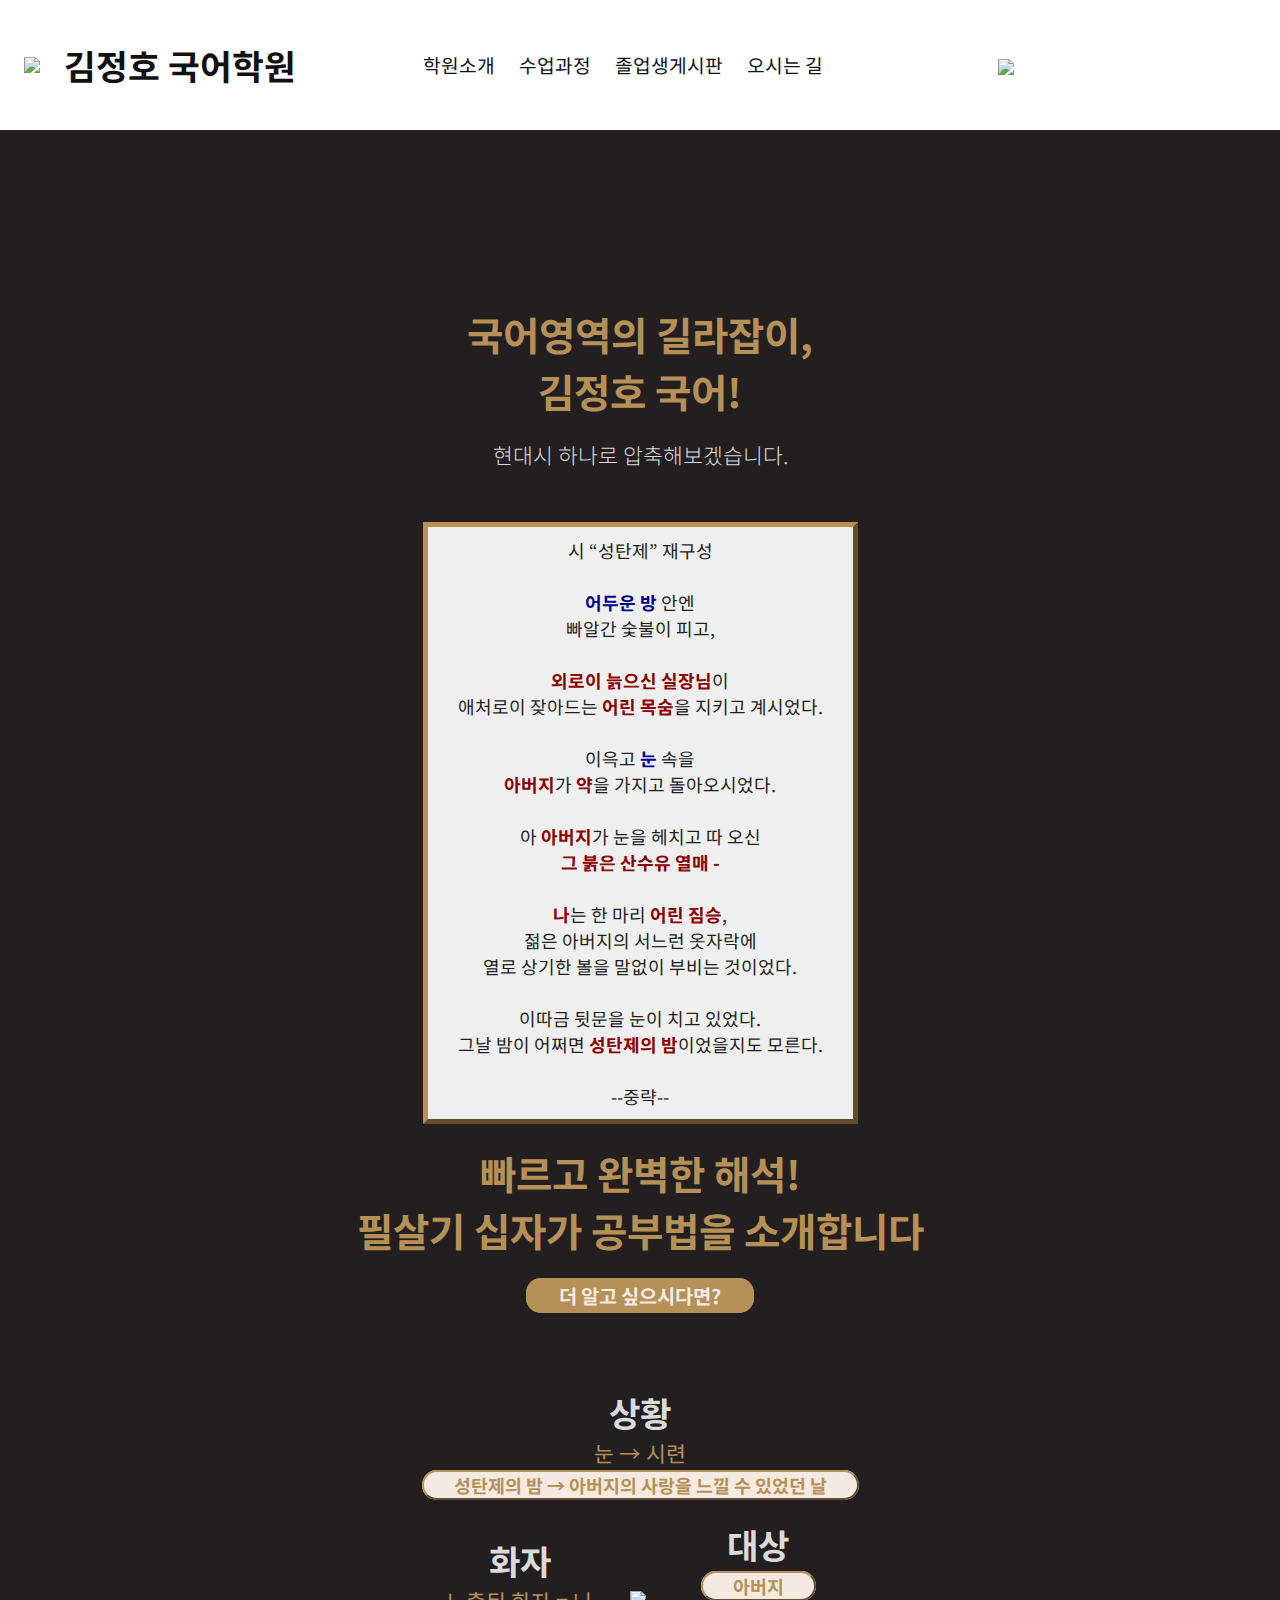
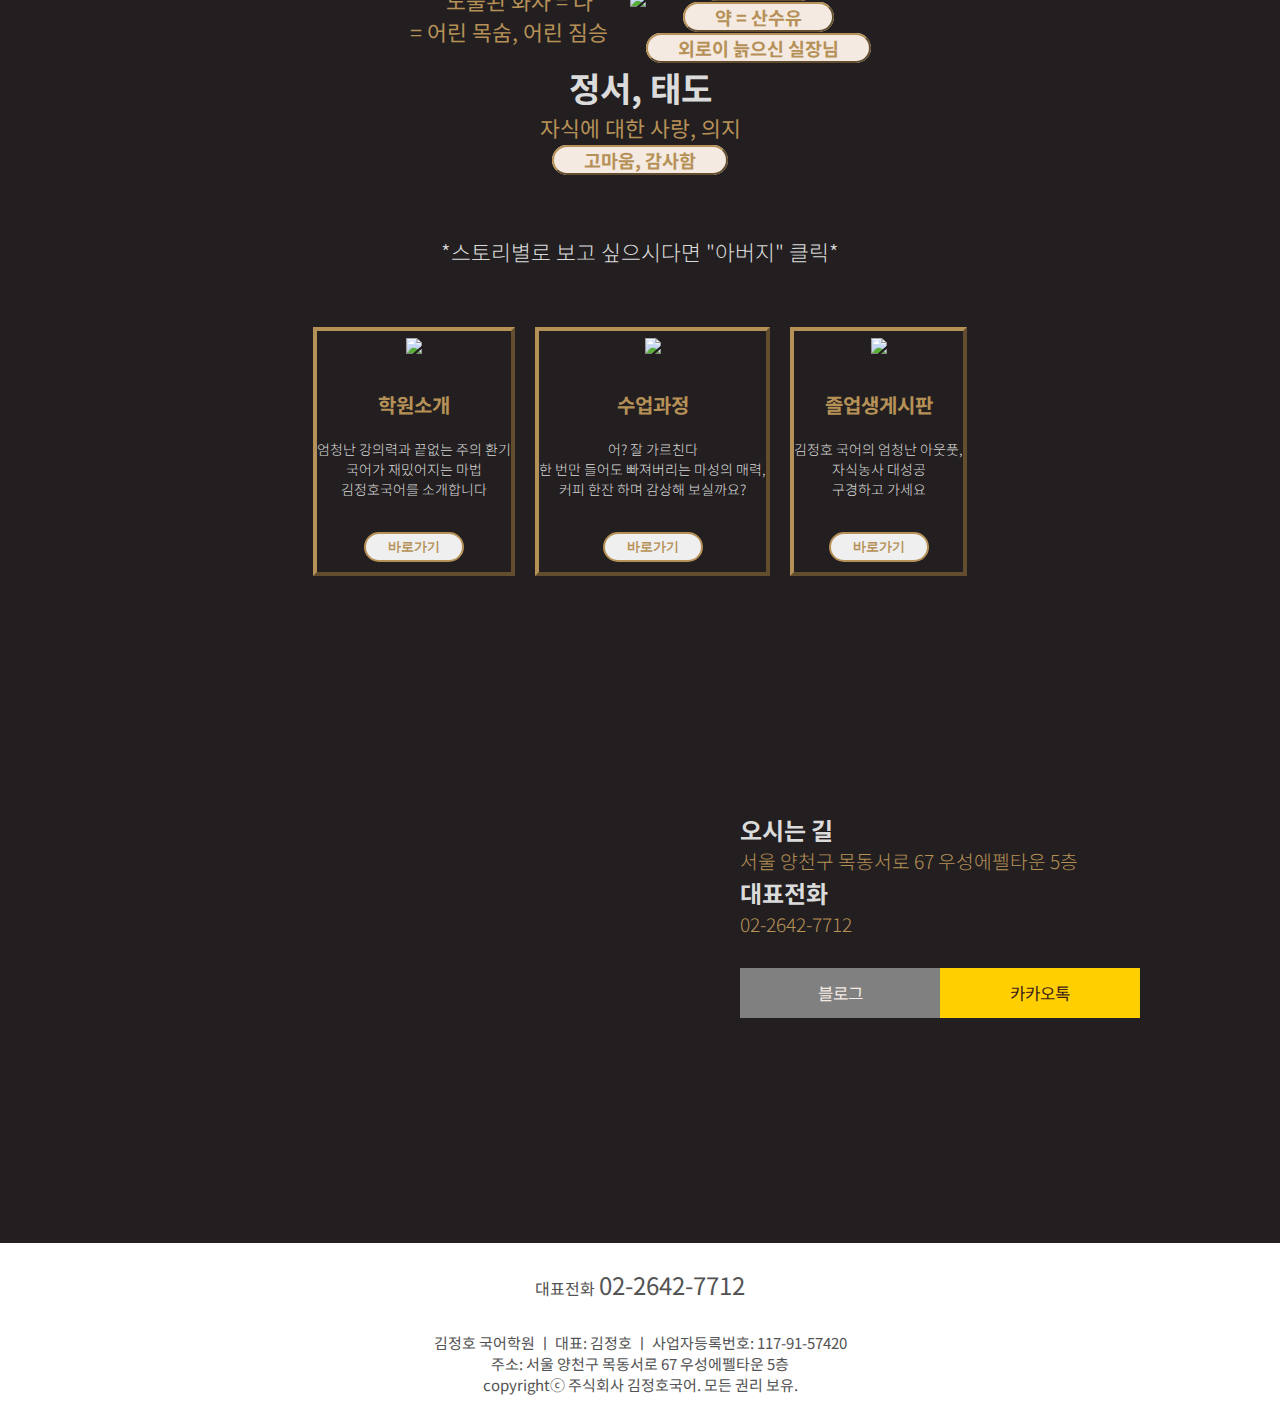
==== index.html @ 0132586f "용량줄임" ====
<!DOCTYPE html>
<html lang=en>
<head>
<meta charset=UTF-8>
<meta http-equiv=X-UA-Compatible content="IE=edge">
<meta name=viewport content="width=device-width, initial-scale=1.0">
<meta name=viewport content="width=device-width, initial-scale=1.0, user-scalable=no, target-densitydpi=medium-dpi">
<meta name=format-detection content="telephone=no">
<script src=https://kit.fontawesome.com/27c417e7b0.js crossorigin=anonymous></script>
<link href=index.css rel=stylesheet>
<link href=bar.css rel=stylesheet>
<script src=index.js defer></script>
<link href="https://fonts.googleapis.com/css?family=Roboto+Mono:400,500,700" rel=stylesheet>
<link href="https://fonts.googleapis.com/css?family=Noto+Sans+KR:300,400,500,700&amp;subset=korean" rel=stylesheet>
<title>김정호 국어학원</title>
</head>
<body>
<nav class=navbar>
<div class=navbar__logo>
<img src=김정호국어1.png id=top>
<a href=index.html id=top>김정호 국어학원</a>
<a href=# class=navbar__toggleBtn>
<i class="fas fa-bars"></i>
</a>
</div>
<ul class=navbar__menu>
<li><div class=first id=top><a href=1.html>학원소개</a></div></li>
<li><div class=second id=top><a href=2.html>수업과정</a></div></li>
<li><div class=third id=top><a href=3.html>졸업생게시판</a></div></li>
<li><div class=forth id=top><a href=4.html>오시는 길</a></div></li>
</ul>
<ul class=navbar__icons>
<li><a href=https://blog.naver.com/sshkjhshk><i class="far fa-comment-alt" style=color:#03c75a></i></a></li>
<li><a href="https://map.naver.com/v5/search/%EA%B9%80%EC%A0%95%ED%98%B8%EA%B5%AD%EC%96%B4/place/33253425?c=14124059.1408126,4514138.6500989,13,0,0,0,dh&placePath=%2Fbooking%3FbookingRedirectUrl=https:%2F%2Fm.booking.naver.com%2Fbooking%2F6%2Fbizes%2F450699%3Ftheme=place%26entry=pll%26entry=pll&area=pll"><i class="far fa-map" style=color:#03c75a></i></a></li>
<li><a href=http://pf.kakao.com/_CxcXqxb><img src=카카오톡로고작은.png width=30px></a></li>
</ul>
</nav>
<div class=video>
<video autoplay muted loop>
<source src="김정호 영상.mp4" type=video/mp4>
</video>
</div>
<div class=first-paragraph>
<div class=first-title>
국어영역의 길라잡이,
<br>김정호 국어!</div>
<div class=first-subtitle>
현대시 하나로 압축해보겠습니다.
</div><br>
<div class=poem>
시 “성탄제” 재구성
<br><br>
<mark style=color:darkblue;background-color:#efefef;font-weight:bold>어두운 방</mark> 안엔
<br>빠알간 숯불이 피고,
<br><br>
<mark style=color:darkred;background-color:#efefef;font-weight:bold>외로이 늙으신 실장님</mark>이
<br>애처로이 잦아드는 <mark style=color:darkred;background-color:#efefef;font-weight:bold>어린 목숨</mark>을 지키고 계시었다.
<br><br>
이윽고 <mark style=color:darkblue;background-color:#efefef;font-weight:bold>눈</mark> 속을
<br><mark style=color:darkred;background-color:#efefef;font-weight:bold>아버지</mark>가 <mark style=color:darkred;background-color:#efefef;font-weight:bold>약</mark>을 가지고 돌아오시었다.
<br><br>
아 <mark style=color:darkred;background-color:#efefef;font-weight:bold>아버지</mark>가 눈을 헤치고 따 오신
<br><mark style=color:darkred;background-color:#efefef;font-weight:bold>그 붉은 산수유 열매 -</mark>
<br><br>
<mark style=color:darkred;background-color:#efefef;font-weight:bold>나</mark>는 한 마리 <mark style=color:darkred;background-color:#efefef;font-weight:bold>어린 짐승</mark>,
<br>젊은 아버지의 서느런 옷자락에
<br>열로 상기한 볼을 말없이 부비는 것이었다.
<br><br>
이따금 뒷문을 눈이 치고 있었다.
<br>그날 밤이 어쩌면 <mark style=color:darkred;background-color:#efefef;font-weight:bold>성탄제의 밤</mark>이었을지도 모른다.
<br><br>
--중략--
</div>
<div class=first-title>
빠르고 완벽한 해석!
<br>필살기 십자가 공부법을 소개합니다
<br>
<a href="https://m.blog.naver.com/PostView.naver?blogId=sshkjhshk&logNo=222416965475&navType=tl" id=button_for_next>
더 알고 싶으시다면?
</a>
</div>
<div class=cross__first>
<br>
<div class=cross__title>
상황
</div>
<div class=cross__sub>
눈 → 시련
<br>
<a href=4.html id=button_for_nnext>
성탄제의 밤 → 아버지의 사랑을 느낄 수 있었던 날
</a>
</div>
</div>
<div class=cross__second>
<div class=cross__first>
<div class=cross__title>
화자
</div>
<div class=cross__sub>
노출된 화자 = 나
<br>= 어린 목숨, 어린 짐승&ensp;&ensp;
</div>
</div>
<div class=cross__first>
<img src=십자가.png>
</div>
<div class=cross__first>
<div class=cross__title>
대상
</div>
<div class=cross__sub>
<a href=1.html id=button_for_nnext>
아버지
</a><br>
<a href=2.html id=button_for_nnext>
약 = 산수유
</a><br>
<a href=5.html id=button_for_nnext>
외로이 늙으신 실장님
</a>
</div>
</div>
</div>
<div class=cross__first>
<div class=cross__title>
정서, 태도
</div>
<div class=cross__sub>
자식에 대한 사랑, 의지
<br>
<a href=3.html id=button_for_nnext>
고마움, 감사함
</a>
</div>
</div>
<div class=first-subtitle>
<br><br>
*스토리별로 보고 싶으시다면 "아버지" 클릭*
</div>
</div>
<div class=box>
<div class=bbox>
<div class=img><img src=정규1.jpg></div>
<div class=box-1-title>
학원소개
</div>
<div class=box-1-subtitle>
엄청난 강의력과 끝없는 주의 환기
<br>국어가 재밌어지는 마법
<br>김정호국어를 소개합니다
</div><br>
<button class=click onclick="location='1.html'">바로가기</button>
</div>
<div class=bbox>
<div class=img><img src=내신1.jpg></div>
<div class=box-1-title>
수업과정
</div>
<div class=box-1-subtitle>
어? 잘 가르친다
<br>한 번만 들어도 빠져버리는 마성의 매력,
<br>커피 한잔 하며 감상해 보실까요?
</div>
<br>
<button class=click onclick="location='2.html'">바로가기</button>
</div>
<div class=bbox>
<div class=img><img src=졸업1.jpg></div>
<div class=box-1-title>
졸업생게시판
</div>
<div class=box-1-subtitle>
김정호 국어의 엄청난 아웃풋,
<br>자식농사 대성공
<br>구경하고 가세요
</div><br>
<button class=click onclick="location='3.html'">바로가기</button>
</div>
</div>
<div class=information>
<div class=map id=inf>
<iframe src="https://www.google.com/maps/embed?pb=!1m18!1m12!1m3!1d3163.793095414915!2d126.87631921564743!3d37.53637433361191!2m3!1f0!2f0!3f0!3m2!1i1024!2i768!4f13.1!3m3!1m2!1s0x357c9e9825bc27f7%3A0x6662bd7a5253af53!2z7Jqw7ISx7JeQ7Y6g7YOA7Jq0!5e0!3m2!1sko!2skr!4v1613310853103!5m2!1sko!2skr" width=600 height=450 frameborder=0 style=border:0 allowfullscreen aria-hidden=false tabindex=0></iframe>
</div>
<div class=information-text id=inf>
<div class=information-title>오시는 길</div>
<div class=information-subtitle>서울 양천구 목동서로 67 우성에펠타운 5층</div>
<div class=information-title>대표전화</div>
<div class=information-subtitle>02-2642-7712</div>
<div class=lastbutton>
<div class=blog id=but>
<div class=kakaobutton><a href=https://blog.naver.com/sshkjhshk>블로그</a></div>
</div>
<div class=kakao id=but>
<div class=kakaobutton><a href=http://pf.kakao.com/_CxcXqxb>카카오톡</a></div>
</div>
</div>
</div>
</div>
<footer>
<div class=address>
<div class=callnum>
<br>대표전화
<font size=+2>02-2642-7712</font>
</div>
<div class=copyright-text>
김정호 국어학원 ㅣ 대표: 김정호 ㅣ 사업자등록번호: 117-91-57420
<br>주소: 서울 양천구 목동서로 67 우성에펠타운 5층
<br>copyrightⓒ 주식회사 김정호국어. 모든 권리 보유.
</div>
</div>
</footer>
</body>
</html>
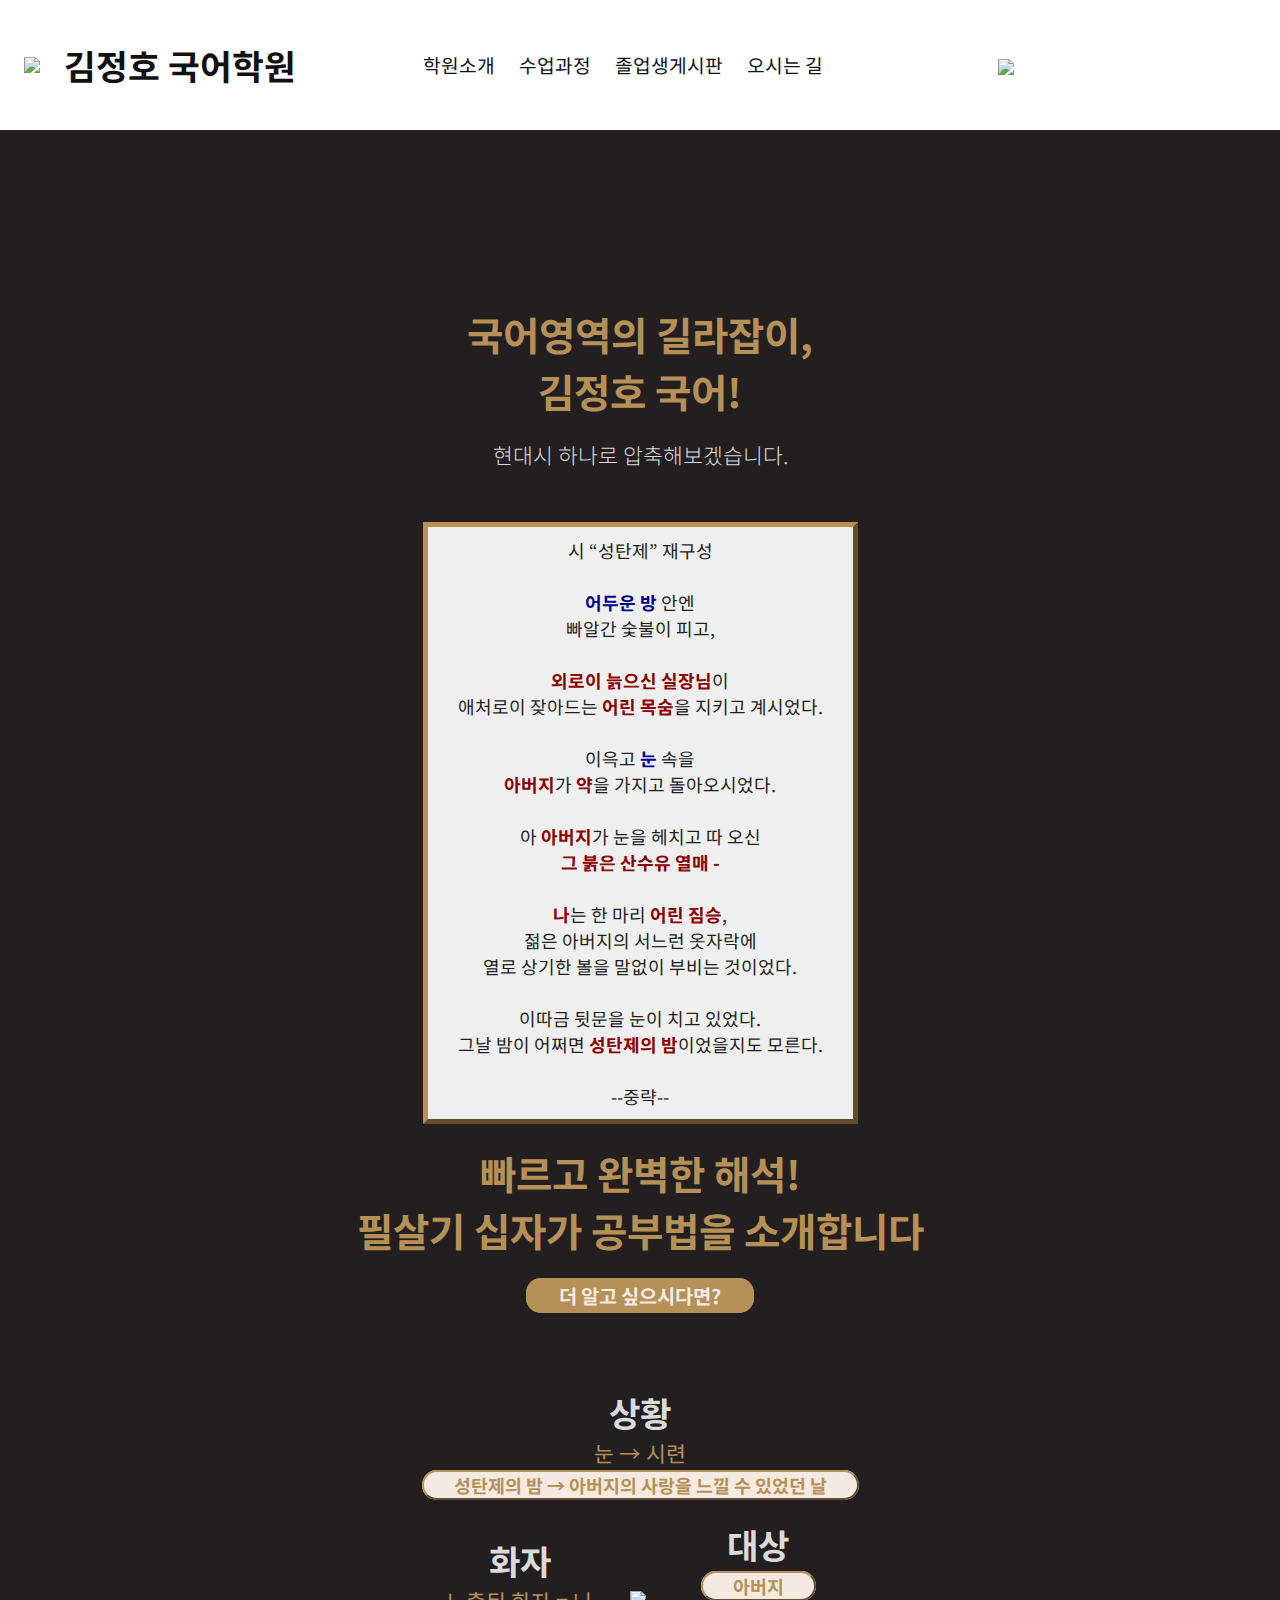
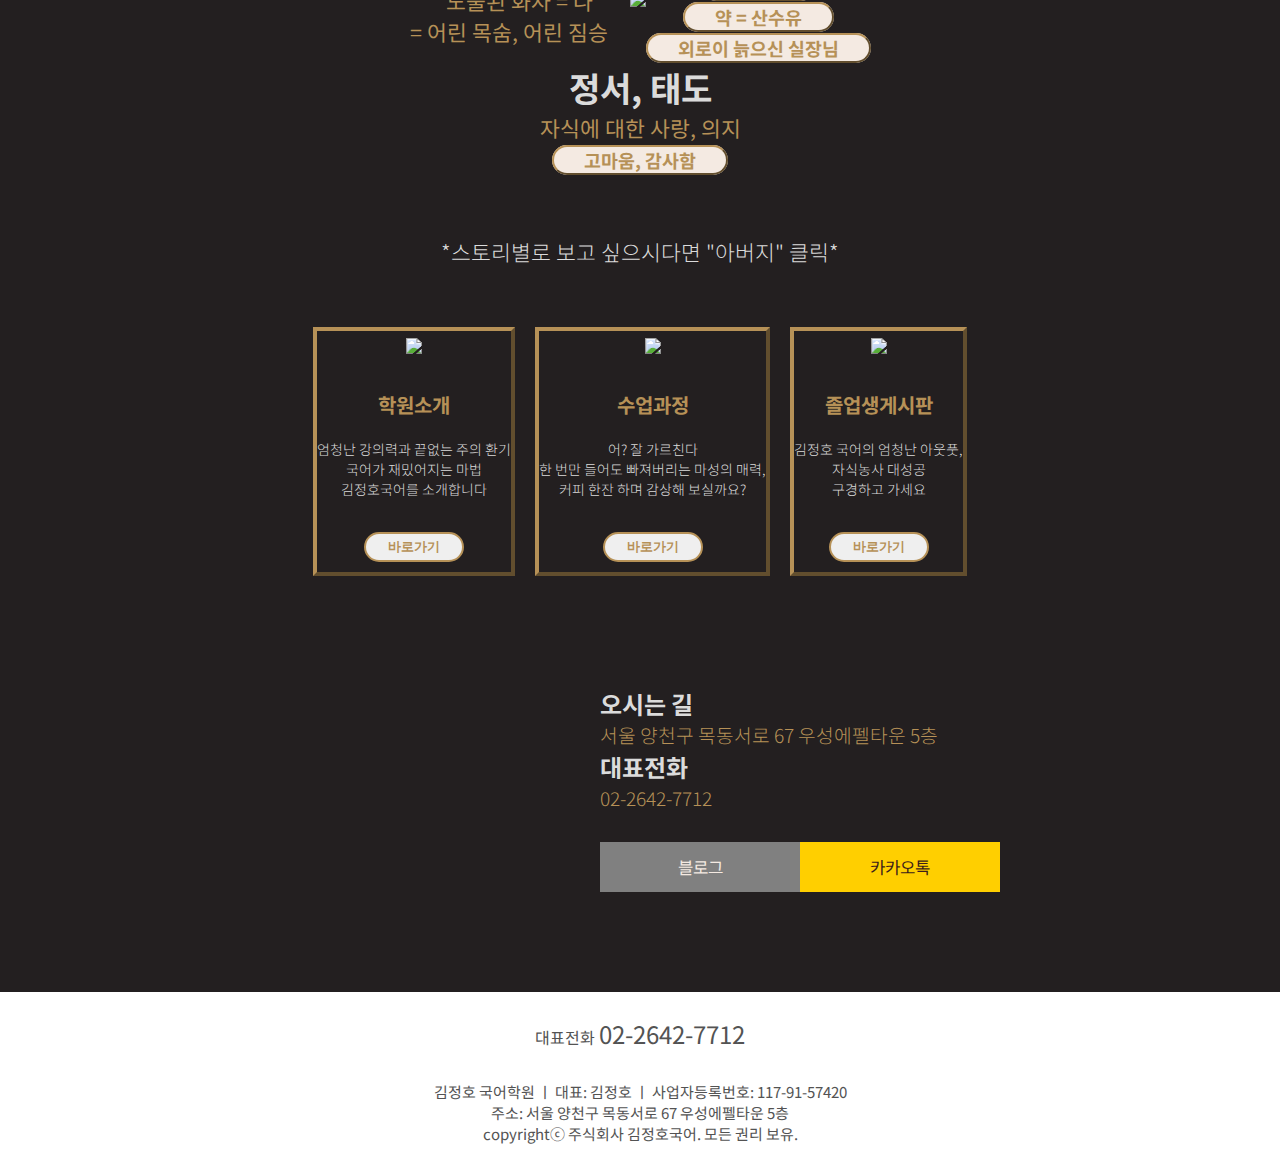
==== commit 68d037d8: "맵부분 최종점검" ====
--- a/index.html
+++ b/index.html
@@ -12,7 +12,13 @@
 <script src=index.js defer></script>
 <link href="https://fonts.googleapis.com/css?family=Roboto+Mono:400,500,700" rel=stylesheet>
 <link href="https://fonts.googleapis.com/css?family=Noto+Sans+KR:300,400,500,700&amp;subset=korean" rel=stylesheet>
+<meta name="naver-site-verification" content="38dc5f4459bdbac8376edbc6433825feff1246b3" />
 <title>김정호 국어학원</title>
+<meta name="description" content="참사랑 국어교육, 김정호 국어학원" />
+<meta property="og:title" content="김정호 국어학원">
+<meta property="og:description" content="김정호국어, 목동 국어학원, 수능 국어 1등급, 수능 내신 완성">
+<meta property="og:url" content="https://www.kimjh-academy.com"> 
+<link rel="canonical" href="https://www.kimjh-academy.com/index.html">
 </head>
 <body>
 <nav class=navbar>
@@ -180,7 +186,7 @@
 </div>
 <div class=information>
 <div class=map id=inf>
-<iframe src="https://www.google.com/maps/embed?pb=!1m18!1m12!1m3!1d3163.793095414915!2d126.87631921564743!3d37.53637433361191!2m3!1f0!2f0!3f0!3m2!1i1024!2i768!4f13.1!3m3!1m2!1s0x357c9e9825bc27f7%3A0x6662bd7a5253af53!2z7Jqw7ISx7JeQ7Y6g7YOA7Jq0!5e0!3m2!1sko!2skr!4v1613310853103!5m2!1sko!2skr" width=600 height=450 frameborder=0 style=border:0 allowfullscreen aria-hidden=false tabindex=0></iframe>
+<iframe src="https://www.google.com/maps/embed?pb=!1m18!1m12!1m3!1d3163.793095414915!2d126.87631921564743!3d37.53637433361191!2m3!1f0!2f0!3f0!3m2!1i1024!2i768!4f13.1!3m3!1m2!1s0x357c9e9825bc27f7%3A0x6662bd7a5253af53!2z7Jqw7ISx7JeQ7Y6g7YOA7Jq0!5e0!3m2!1sko!2skr!4v1613310853103!5m2!1sko!2skr" frameborder=0 style=border:0 allowfullscreen aria-hidden=false tabindex=0></iframe>
 </div>
 <div class=information-text id=inf>
 <div class=information-title>오시는 길</div>
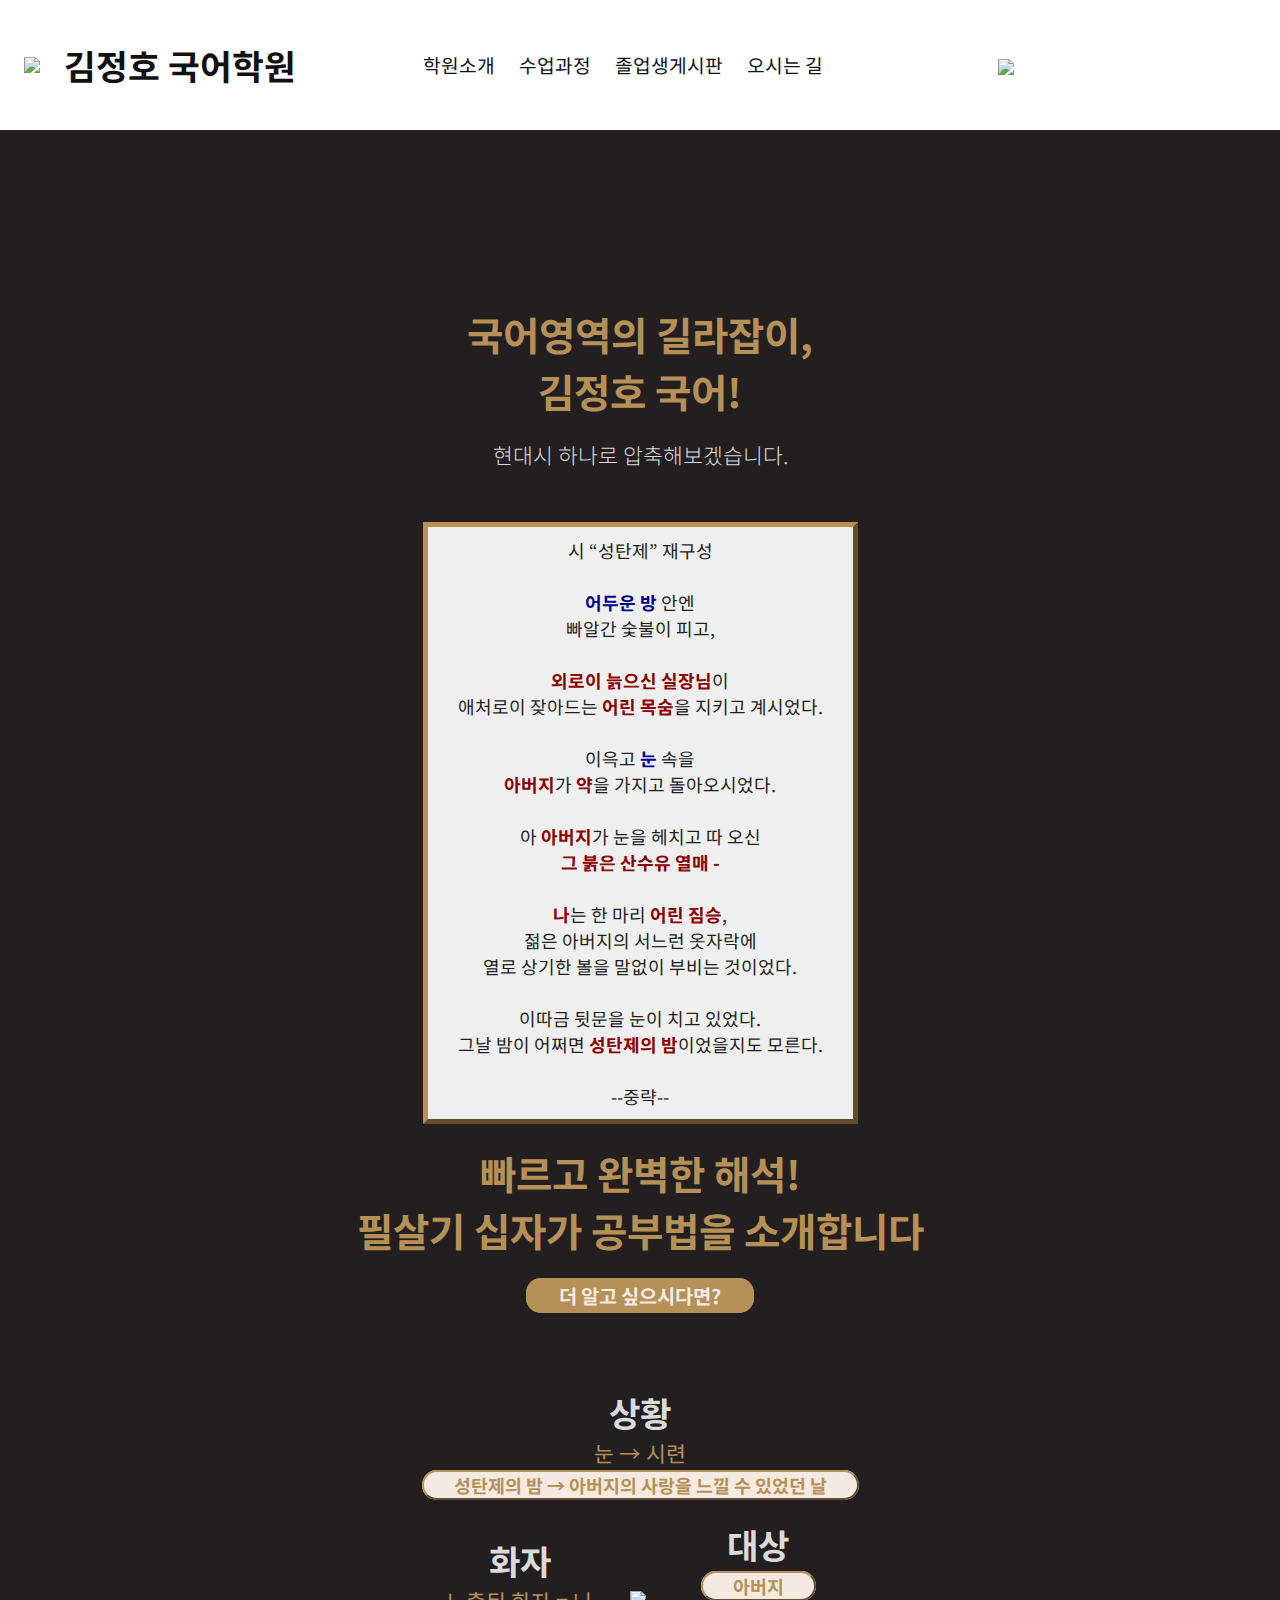
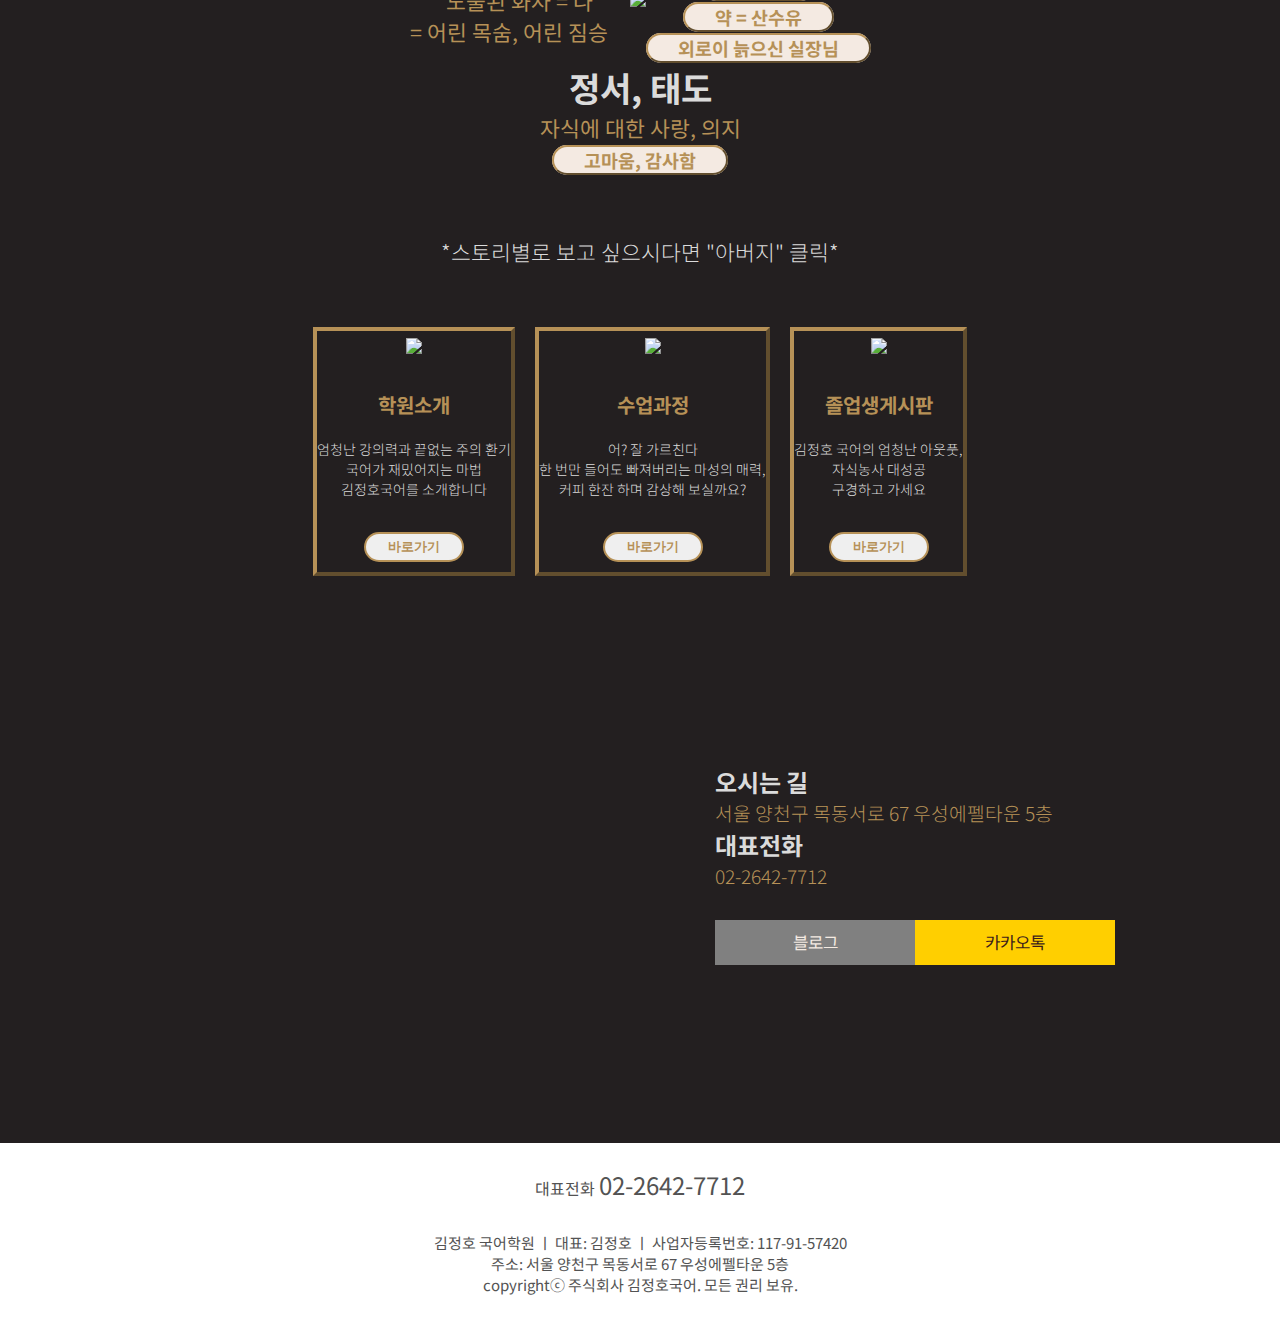
==== commit 4846645d: "파비콘 추가" ====
--- a/index.html
+++ b/index.html
@@ -19,6 +19,7 @@
 <meta property="og:description" content="김정호국어, 목동 국어학원, 수능 국어 1등급, 수능 내신 완성">
 <meta property="og:url" content="https://www.kimjh-academy.com"> 
 <link rel="canonical" href="https://www.kimjh-academy.com/index.html">
+<link rel="shortcut icon" href="favicon.ico">
 </head>
 <body>
 <nav class=navbar>
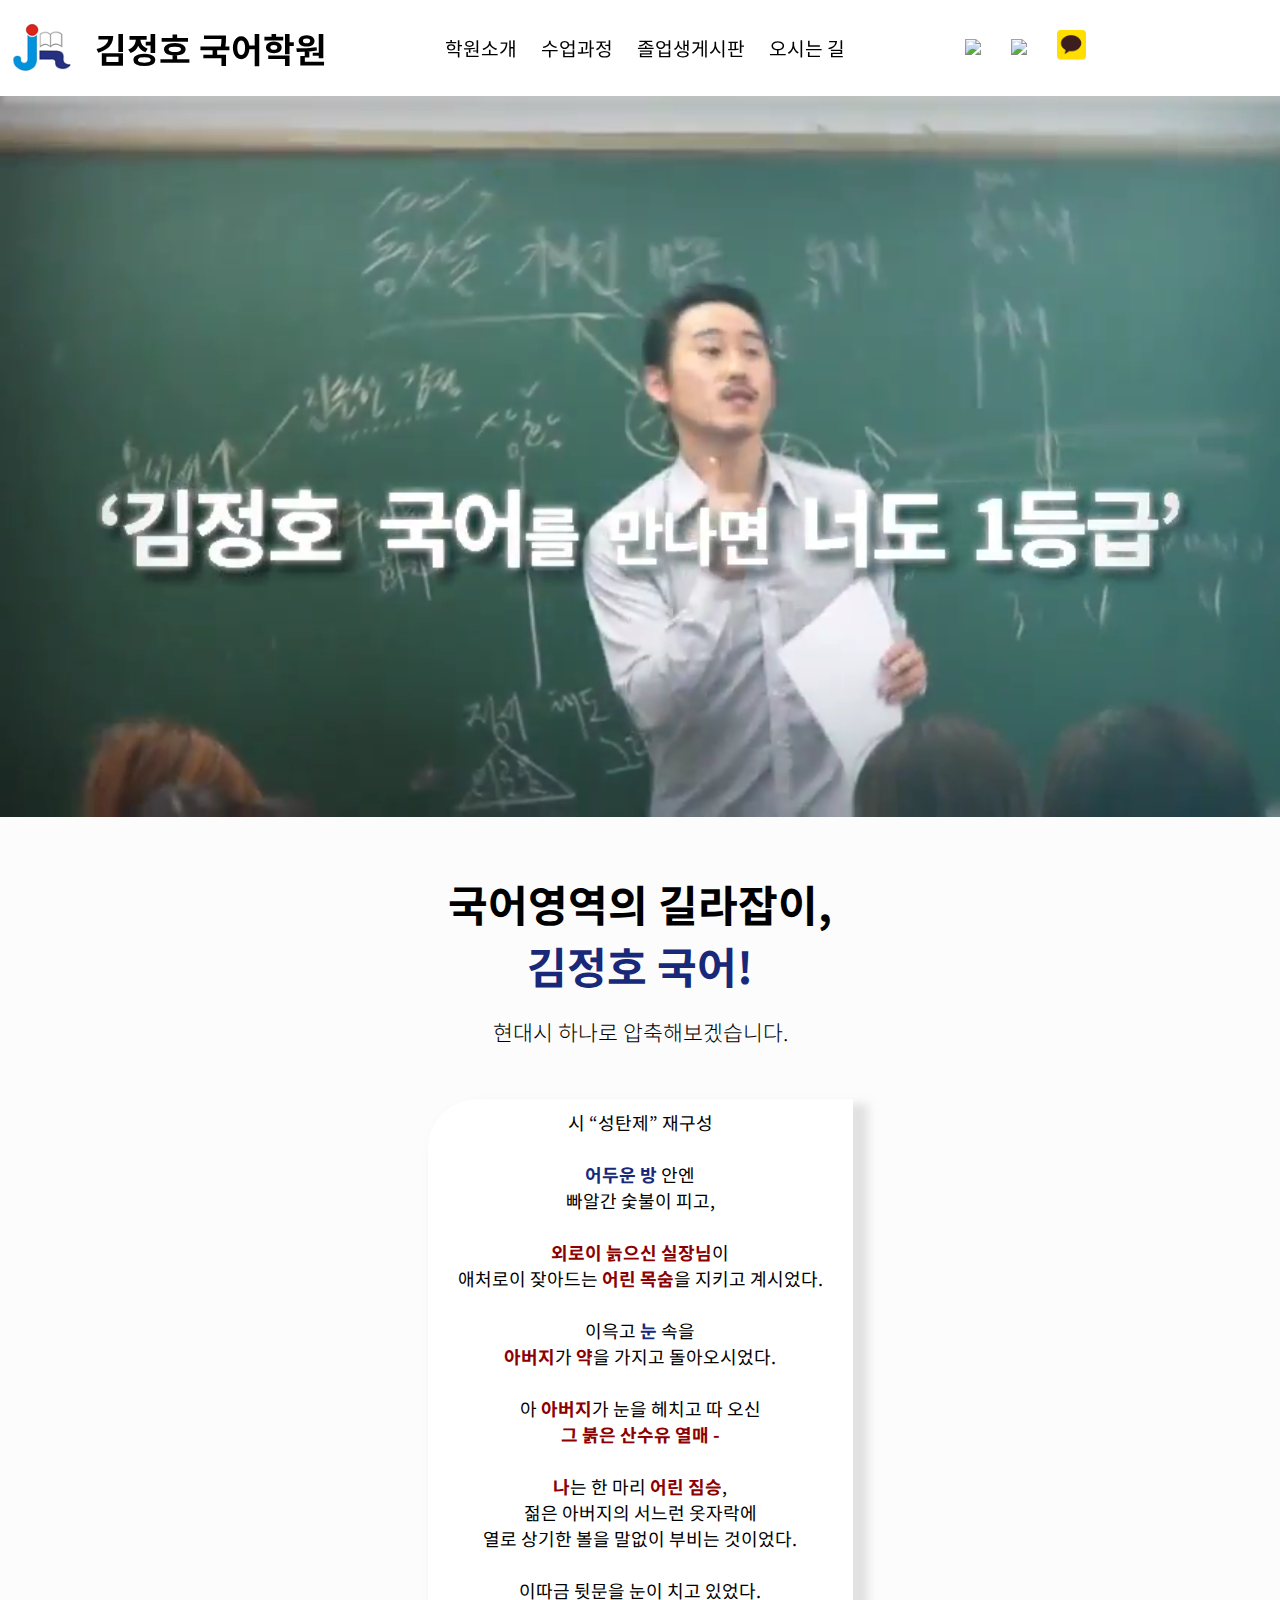
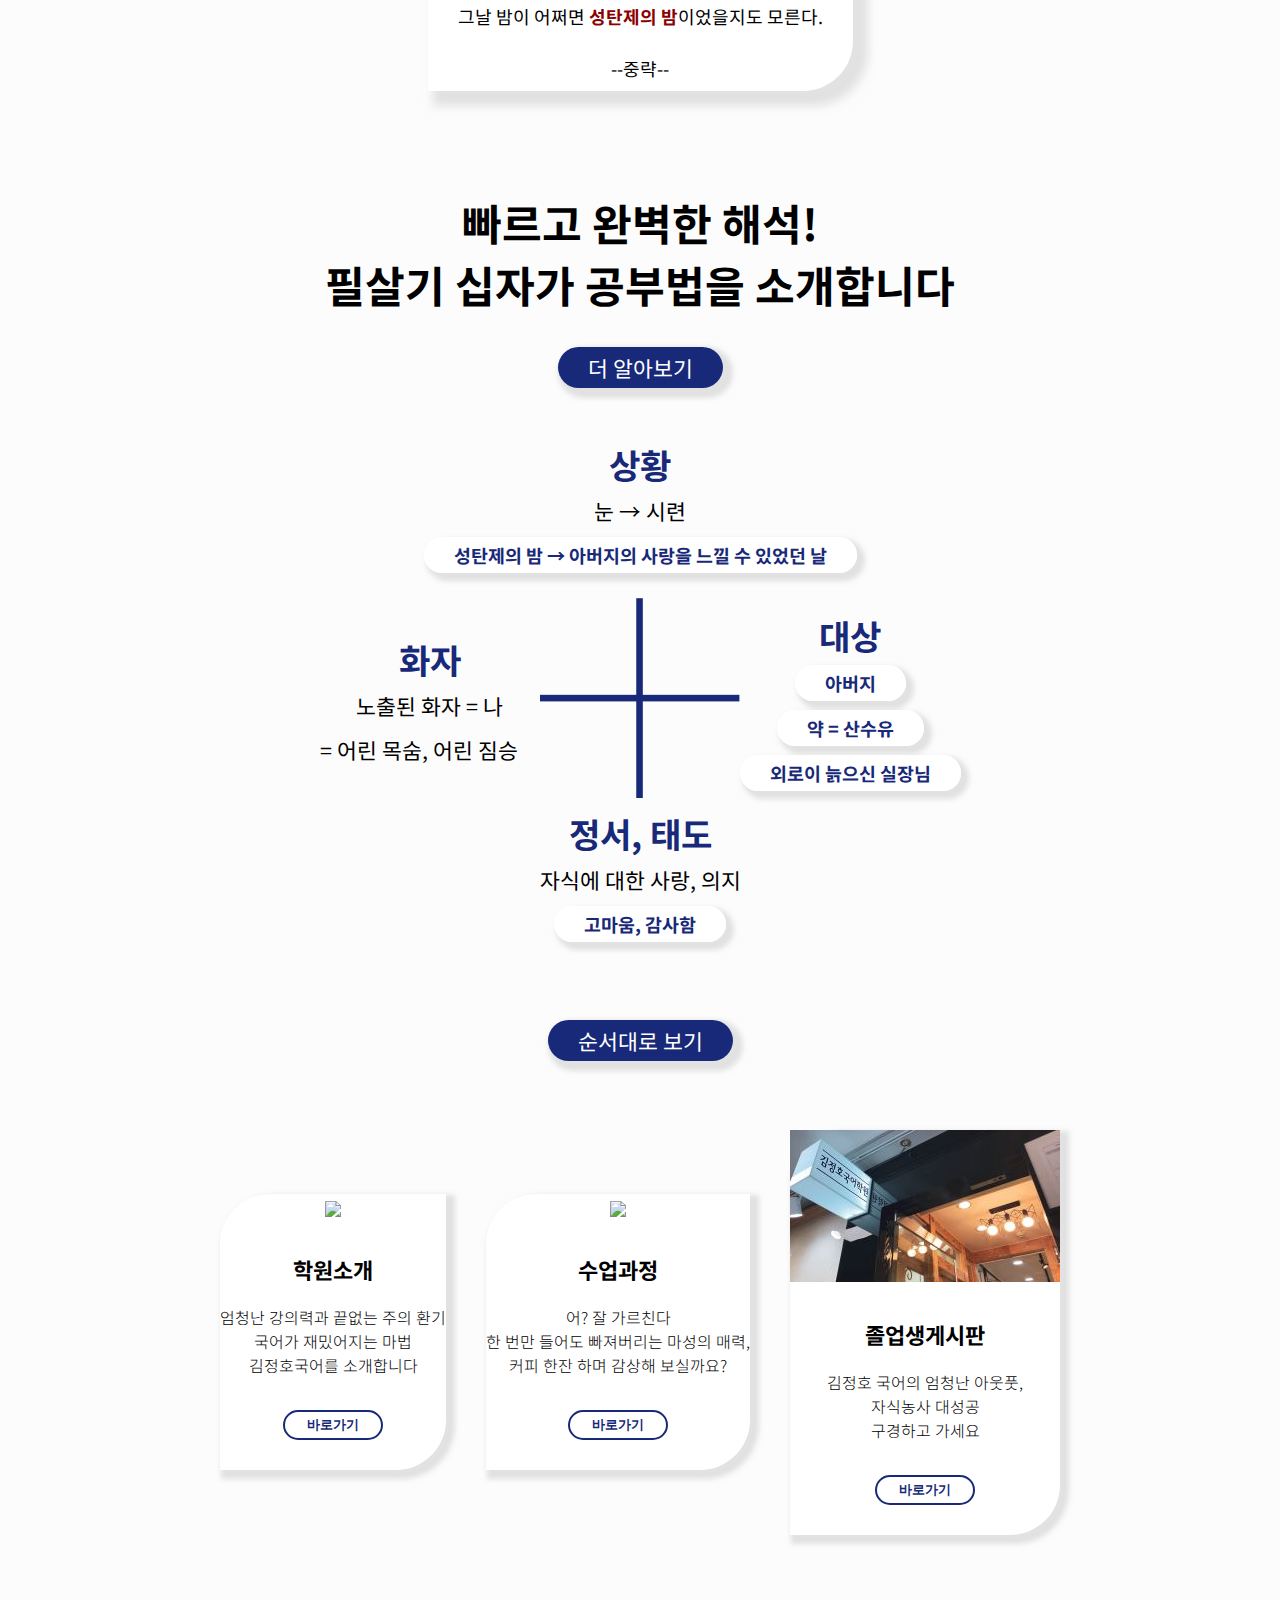
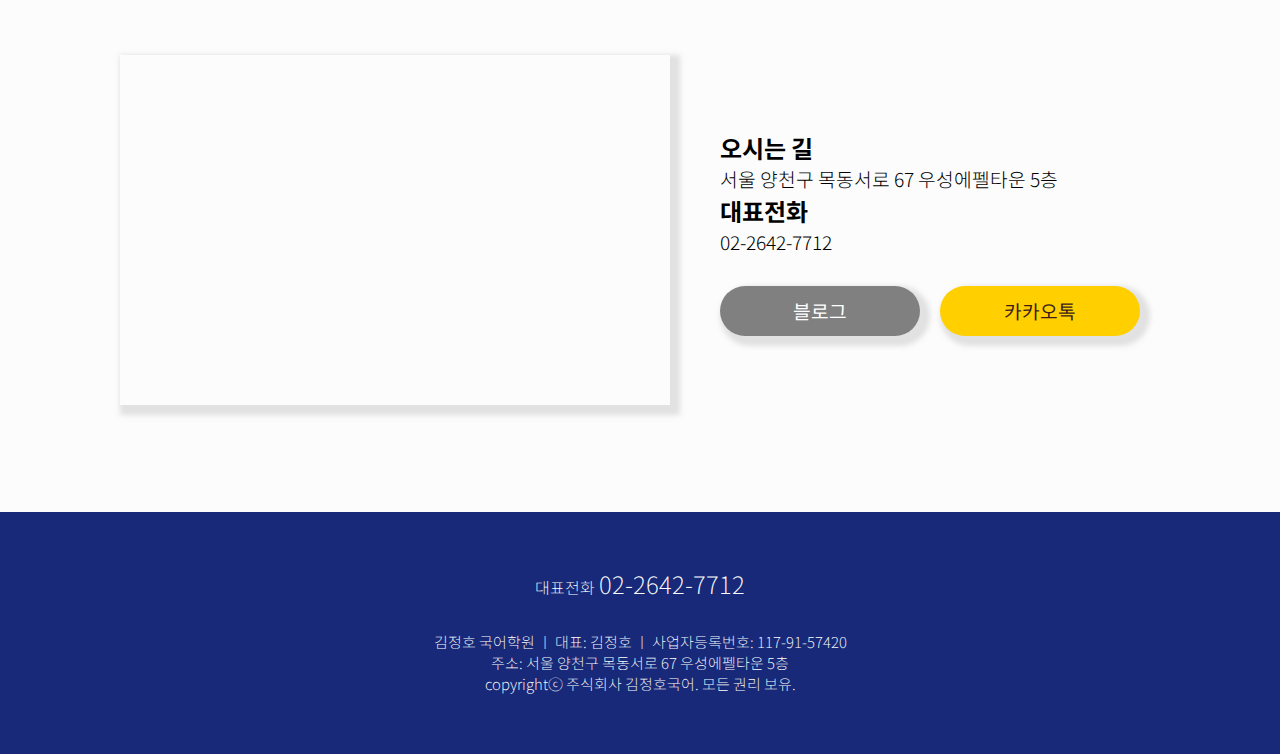
==== commit 36a1b8cb: "07.07 리뉴얼" ====
--- a/index.html
+++ b/index.html
@@ -1,221 +1,246 @@
 <!DOCTYPE html>
-<html lang=en>
+<html lang="en">
 <head>
-<meta charset=UTF-8>
-<meta http-equiv=X-UA-Compatible content="IE=edge">
-<meta name=viewport content="width=device-width, initial-scale=1.0">
-<meta name=viewport content="width=device-width, initial-scale=1.0, user-scalable=no, target-densitydpi=medium-dpi">
-<meta name=format-detection content="telephone=no">
-<script src=https://kit.fontawesome.com/27c417e7b0.js crossorigin=anonymous></script>
-<link href=index.css rel=stylesheet>
-<link href=bar.css rel=stylesheet>
-<script src=index.js defer></script>
-<link href="https://fonts.googleapis.com/css?family=Roboto+Mono:400,500,700" rel=stylesheet>
-<link href="https://fonts.googleapis.com/css?family=Noto+Sans+KR:300,400,500,700&amp;subset=korean" rel=stylesheet>
-<meta name="naver-site-verification" content="38dc5f4459bdbac8376edbc6433825feff1246b3" />
-<title>김정호 국어학원</title>
-<meta name="description" content="참사랑 국어교육, 김정호 국어학원" />
-<meta property="og:title" content="김정호 국어학원">
-<meta property="og:description" content="김정호국어, 목동 국어학원, 수능 국어 1등급, 수능 내신 완성">
-<meta property="og:url" content="https://www.kimjh-academy.com"> 
-<link rel="canonical" href="https://www.kimjh-academy.com/index.html">
-<link rel="shortcut icon" href="favicon.ico">
+    <meta charset="UTF-8">
+    <meta http-equiv="X-UA-Compatible" content="IE=edge">
+    <meta name="viewport" content="width=device-width, initial-scale=1.0">
+    <meta name="viewport" content="width=device-width, initial-scale=1.0, user-scalable=no, target-densitydpi=medium-dpi">
+    <meta name="format-detection" content="telephone=no">
+    <script src="https://kit.fontawesome.com/27c417e7b0.js" crossorigin="anonymous"></script>
+    <link href="css/index.css" rel="stylesheet">
+    <link href="css/bar.css" rel="stylesheet">
+    <script src="js/index.js" defer></script>
+    <link href="https://fonts.googleapis.com/css?family=Roboto+Mono:400,500,700" rel="stylesheet">
+    <link href="https://fonts.googleapis.com/css?family=Noto+Sans+KR:300,400,500,700&amp;subset=korean" rel="stylesheet">
+    <title>김정호 국어학원</title>
+    <meta name="description" content="참사랑 국어교육, 김정호 국어학원" />
+    <meta property="og:title" content="김정호 국어학원">
+    <meta property="og:description" content="김정호국어, 목동 국어학원, 수능 국어 1등급, 수능 내신 완성">
+    <meta property="og:url" content="https://www.kimjh-academy.com"> 
+    <meta property="og:image" content="ogimg.png">
+    <link rel="canonical" href="https://www.kimjh-academy.com/index.html">
+    <link rel="shortcut icon" href="favicon.ico">
 </head>
+
 <body>
-<nav class=navbar>
-<div class=navbar__logo>
-<img src=김정호국어1.png id=top>
-<a href=index.html id=top>김정호 국어학원</a>
-<a href=# class=navbar__toggleBtn>
-<i class="fas fa-bars"></i>
-</a>
-</div>
-<ul class=navbar__menu>
-<li><div class=first id=top><a href=1.html>학원소개</a></div></li>
-<li><div class=second id=top><a href=2.html>수업과정</a></div></li>
-<li><div class=third id=top><a href=3.html>졸업생게시판</a></div></li>
-<li><div class=forth id=top><a href=4.html>오시는 길</a></div></li>
-</ul>
-<ul class=navbar__icons>
-<li><a href=https://blog.naver.com/sshkjhshk><i class="far fa-comment-alt" style=color:#03c75a></i></a></li>
-<li><a href="https://map.naver.com/v5/search/%EA%B9%80%EC%A0%95%ED%98%B8%EA%B5%AD%EC%96%B4/place/33253425?c=14124059.1408126,4514138.6500989,13,0,0,0,dh&placePath=%2Fbooking%3FbookingRedirectUrl=https:%2F%2Fm.booking.naver.com%2Fbooking%2F6%2Fbizes%2F450699%3Ftheme=place%26entry=pll%26entry=pll&area=pll"><i class="far fa-map" style=color:#03c75a></i></a></li>
-<li><a href=http://pf.kakao.com/_CxcXqxb><img src=카카오톡로고작은.png width=30px></a></li>
-</ul>
-</nav>
-<div class=video>
-<video autoplay muted loop>
-<source src="김정호 영상.mp4" type=video/mp4>
-</video>
-</div>
-<div class=first-paragraph>
-<div class=first-title>
-국어영역의 길라잡이,
-<br>김정호 국어!</div>
-<div class=first-subtitle>
-현대시 하나로 압축해보겠습니다.
-</div><br>
-<div class=poem>
-시 “성탄제” 재구성
-<br><br>
-<mark style=color:darkblue;background-color:#efefef;font-weight:bold>어두운 방</mark> 안엔
+  <nav class="navbar">
+      <div class="navbar__logo">
+        <img src="img/김정호국어1.png" id="top">
+        <a href="index.html" id="top">김정호 국어학원</a>
+        <a href="#" class="navbar__toggleBtn">
+          <i class="fas fa-bars"></i>
+        </a>
+      </div>
+
+      <ul class="navbar__menu">
+          <li><div class="first" id="top"><a href="1.html">학원소개</a></div></li>
+          <li><div class="second" id="top"><a href="2.html">수업과정</a></div></li>
+          <li><div class="third" id="top"><a href="3.html">졸업생게시판</a></div></li>
+          <li><div class="forth" id="top"><a href="4.html">오시는 길</a></div></li>
+      </ul>
+
+      <ul class="navbar__icons"> 
+        <li><a href="https://blog.naver.com/sshkjhshk">
+          <img src="https://search.pstatic.net/common/?src=https%3A%2F%2Fditto-phinf.pstatic.net%2F20210615_60%2F1623739042949nTldL_PNG%2Fa64ab8e0ef09990ea93ee15480e39914.png" height="30">
+        </a></li>
+        <li><a href="https://map.naver.com/v5/search/%EA%B9%80%EC%A0%95%ED%98%B8%EA%B5%AD%EC%96%B4/place/33253425?c=14124059.1408126,4514138.6500989,13,0,0,0,dh&placePath=%2Fbooking%3FbookingRedirectUrl=https:%2F%2Fm.booking.naver.com%2Fbooking%2F6%2Fbizes%2F450699%3Ftheme=place%26entry=pll%26entry=pll&area=pll">
+          <img src="https://search.pstatic.net/common/?src=https%3A%2F%2Fditto-phinf.pstatic.net%2F20220426_251%2F16509309219714MS4g_PNG%2F0a4a5bcc83cc749e03d6e95d412967b6.png" height="30">
+        </a></li>
+        <li><a href="http://pf.kakao.com/_CxcXqxb"><img src="img/카카오톡로고작은.png" height="30"></a></li>
+      </ul>
+  </nav>
+  <!-- 여기까지가 상단바 -->
+<div class="video">
+  <video autoplay muted loop>
+    <!-- 소리 뮤트까지 이렇게 하는게 좋군! -->
+  <source src="video/김정호 영상.mp4" type="video/mp4">
+  </video>  
+</div>
+<div class="first-paragraph">
+  <div class="first-title">
+      국어영역의 길라잡이,
+      <br><div style="color:#172978;">김정호 국어!</div></div>
+  <div class="first-subtitle">
+     현대시 하나로 압축해보겠습니다.
+  </div><br>
+  <div class="poem">
+        시 “성탄제” 재구성
+<br><br>
+<mark style="color:#172978;">어두운 방</mark> 안엔
 <br>빠알간 숯불이 피고,
 <br><br>
-<mark style=color:darkred;background-color:#efefef;font-weight:bold>외로이 늙으신 실장님</mark>이
-<br>애처로이 잦아드는 <mark style=color:darkred;background-color:#efefef;font-weight:bold>어린 목숨</mark>을 지키고 계시었다.
-<br><br>
-이윽고 <mark style=color:darkblue;background-color:#efefef;font-weight:bold>눈</mark> 속을
-<br><mark style=color:darkred;background-color:#efefef;font-weight:bold>아버지</mark>가 <mark style=color:darkred;background-color:#efefef;font-weight:bold>약</mark>을 가지고 돌아오시었다.
-<br><br>
-아 <mark style=color:darkred;background-color:#efefef;font-weight:bold>아버지</mark>가 눈을 헤치고 따 오신
-<br><mark style=color:darkred;background-color:#efefef;font-weight:bold>그 붉은 산수유 열매 -</mark>
-<br><br>
-<mark style=color:darkred;background-color:#efefef;font-weight:bold>나</mark>는 한 마리 <mark style=color:darkred;background-color:#efefef;font-weight:bold>어린 짐승</mark>,
+<mark style="color: darkred;">외로이 늙으신 실장님</mark>이
+<br>애처로이 잦아드는 <mark style="color: darkred;">어린 목숨</mark>을 지키고 계시었다.
+<br><br>
+이윽고 <mark style="color:#172978;">눈</mark> 속을
+<br><mark style="color: darkred;">아버지</mark>가 <mark style="color: darkred;">약</mark>을 가지고 돌아오시었다.
+<br><br>
+아 <mark style="color: darkred;">아버지</mark>가 눈을 헤치고 따 오신
+<br><mark style="color: darkred;">그 붉은 산수유 열매 -</mark>
+<br><br>
+<mark style="color: darkred;">나</mark>는 한 마리 <mark style="color: darkred;">어린 짐승</mark>,
 <br>젊은 아버지의 서느런 옷자락에
-<br>열로 상기한 볼을 말없이 부비는 것이었다.
+<br>열로 상기한 볼을 말없이 부비는 것이었다. 
 <br><br>
 이따금 뒷문을 눈이 치고 있었다.
-<br>그날 밤이 어쩌면 <mark style=color:darkred;background-color:#efefef;font-weight:bold>성탄제의 밤</mark>이었을지도 모른다.
+<br>그날 밤이 어쩌면 <mark style="color: darkred;">성탄제의 밤</mark>이었을지도 모른다.
 <br><br>
 --중략--
-</div>
-<div class=first-title>
-빠르고 완벽한 해석!
-<br>필살기 십자가 공부법을 소개합니다
-<br>
-<a href="https://m.blog.naver.com/PostView.naver?blogId=sshkjhshk&logNo=222416965475&navType=tl" id=button_for_next>
-더 알고 싶으시다면?
-</a>
-</div>
-<div class=cross__first>
-<br>
-<div class=cross__title>
-상황
-</div>
-<div class=cross__sub>
-눈 → 시련
-<br>
-<a href=4.html id=button_for_nnext>
-성탄제의 밤 → 아버지의 사랑을 느낄 수 있었던 날
-</a>
-</div>
-</div>
-<div class=cross__second>
-<div class=cross__first>
-<div class=cross__title>
-화자
-</div>
-<div class=cross__sub>
-노출된 화자 = 나
-<br>= 어린 목숨, 어린 짐승&ensp;&ensp;
-</div>
-</div>
-<div class=cross__first>
-<img src=십자가.png>
-</div>
-<div class=cross__first>
-<div class=cross__title>
-대상
-</div>
-<div class=cross__sub>
-<a href=1.html id=button_for_nnext>
-아버지
-</a><br>
-<a href=2.html id=button_for_nnext>
-약 = 산수유
-</a><br>
-<a href=5.html id=button_for_nnext>
-외로이 늙으신 실장님
-</a>
-</div>
-</div>
-</div>
-<div class=cross__first>
-<div class=cross__title>
-정서, 태도
-</div>
-<div class=cross__sub>
-자식에 대한 사랑, 의지
-<br>
-<a href=3.html id=button_for_nnext>
-고마움, 감사함
-</a>
-</div>
-</div>
-<div class=first-subtitle>
-<br><br>
-*스토리별로 보고 싶으시다면 "아버지" 클릭*
-</div>
-</div>
-<div class=box>
-<div class=bbox>
-<div class=img><img src=정규1.jpg></div>
-<div class=box-1-title>
-학원소개
-</div>
-<div class=box-1-subtitle>
-엄청난 강의력과 끝없는 주의 환기
-<br>국어가 재밌어지는 마법
-<br>김정호국어를 소개합니다
-</div><br>
-<button class=click onclick="location='1.html'">바로가기</button>
-</div>
-<div class=bbox>
-<div class=img><img src=내신1.jpg></div>
-<div class=box-1-title>
-수업과정
-</div>
-<div class=box-1-subtitle>
-어? 잘 가르친다
-<br>한 번만 들어도 빠져버리는 마성의 매력,
-<br>커피 한잔 하며 감상해 보실까요?
-</div>
-<br>
-<button class=click onclick="location='2.html'">바로가기</button>
-</div>
-<div class=bbox>
-<div class=img><img src=졸업1.jpg></div>
-<div class=box-1-title>
-졸업생게시판
-</div>
-<div class=box-1-subtitle>
-김정호 국어의 엄청난 아웃풋,
-<br>자식농사 대성공
-<br>구경하고 가세요
-</div><br>
-<button class=click onclick="location='3.html'">바로가기</button>
-</div>
-</div>
-<div class=information>
-<div class=map id=inf>
-<iframe src="https://www.google.com/maps/embed?pb=!1m18!1m12!1m3!1d3163.793095414915!2d126.87631921564743!3d37.53637433361191!2m3!1f0!2f0!3f0!3m2!1i1024!2i768!4f13.1!3m3!1m2!1s0x357c9e9825bc27f7%3A0x6662bd7a5253af53!2z7Jqw7ISx7JeQ7Y6g7YOA7Jq0!5e0!3m2!1sko!2skr!4v1613310853103!5m2!1sko!2skr" frameborder=0 style=border:0 allowfullscreen aria-hidden=false tabindex=0></iframe>
-</div>
-<div class=information-text id=inf>
-<div class=information-title>오시는 길</div>
-<div class=information-subtitle>서울 양천구 목동서로 67 우성에펠타운 5층</div>
-<div class=information-title>대표전화</div>
-<div class=information-subtitle>02-2642-7712</div>
-<div class=lastbutton>
-<div class=blog id=but>
-<div class=kakaobutton><a href=https://blog.naver.com/sshkjhshk>블로그</a></div>
-</div>
-<div class=kakao id=but>
-<div class=kakaobutton><a href=http://pf.kakao.com/_CxcXqxb>카카오톡</a></div>
-</div>
-</div>
-</div>
-</div>
+    </div>
+      <div class="first-title">
+          빠르고 완벽한 해석!
+          <br>필살기 십자가 공부법을 소개합니다
+          <br>
+      </div>
+      <a href="https://m.blog.naver.com/PostView.naver?blogId=sshkjhshk&logNo=222416965475&navType=tl" id="button_for_next">
+        더 알아보기
+      </a>
+      <!-- 여기서부터 십자가 -->
+      <div class="cross__first">
+        <br>
+        <div class="cross__title">
+          상황
+          </div>
+        <div class="cross__sub">
+          <div>눈 → 시련</div>
+          <a href="4.html" id="button_for_nnext">
+            성탄제의 밤 → 아버지의 사랑을 느낄 수 있었던 날
+          </a>
+        </div>
+      </div>
+
+      <!-- 십자가 포함 중간 -->
+      <div class="cross__second">
+        <div class="cross__first">
+          <div class="cross__title">
+            화자
+          </div>
+          <div class="cross__sub">
+            노출된 화자 = 나 
+            <br>= 어린 목숨, 어린 짐승&ensp;&ensp;
+          </div>
+        </div>
+
+        <div class="cross__first">
+          <img src="img/십자가.png" width="200">
+        </div>
+
+        <div class="cross__first">
+          <div class="cross__title">
+            대상
+          </div>
+        <div class="cross__sub">
+          <div>
+            <a href="1.html" id="button_for_nnext">
+              아버지
+            </a>
+          </div>
+          <div>
+            <a href="2.html" id="button_for_nnext">
+              약 = 산수유
+            </a>
+          </div>
+          <div>
+            <a href="5.html" id="button_for_nnext">
+              외로이 늙으신 실장님
+            </a>
+          </div>
+      </div>
+        </div>
+        </div>
+        <!-- 십자가 마지막 -->
+        <div class="cross__first">
+          <div class="cross__title">
+            정서, 태도
+          </div>
+          <div class="cross__sub">
+            <div>자식에 대한 사랑, 의지</div>
+            <a href="3.html" id="button_for_nnext">
+              고마움, 감사함
+            </a>
+          </div>  
+        </div>
+        <div class="first-subtitle">
+          <br><br>
+        </div>
+        <a href="1.html" id="button_for_next">순서대로 보기</a>
+      </div>
+<!-- 밑의 세개 박스 -->
+<div class="box">
+  <div class="bbox">
+    <div class="img"><img src="img/정규1.jpg"></div>
+    <div class="box-1-title">
+      학원소개
+    </div>
+    <div class="box-1-subtitle">
+      엄청난 강의력과 끝없는 주의 환기
+      <br>국어가 재밌어지는 마법
+      <br>김정호국어를 소개합니다
+    </div><br>
+    <button class="click" onclick="location='1.html'">바로가기</button>
+  </div>
+
+  <div class="bbox">
+    <div class="img"><img src="img/내신1.jpg"></div>
+    <div class="box-1-title">
+      수업과정
+    </div>
+    <div class="box-1-subtitle">
+      어? 잘 가르친다
+      <br>한 번만 들어도 빠져버리는 마성의 매력,
+      <br>커피 한잔 하며 감상해 보실까요?
+    </div>
+    <br>
+    <button class="click" onclick="location='2.html'">바로가기</button>
+  </div>
+
+  <div class="bbox">
+    <div class="img"><img src="img/졸업1.jpg"></div>
+    <div class="box-1-title">
+      졸업생게시판
+    </div>
+    <div class="box-1-subtitle">
+      김정호 국어의 엄청난 아웃풋,
+      <br>자식농사 대성공
+      <br>구경하고 가세요
+    </div><br>
+    <button class="click" onclick="location='3.html'">바로가기</button>
+  </div>
+</div>
+
+<div class="information">
+  <div class="map" id="inf">
+    <iframe src="https://www.google.com/maps/embed?pb=!1m18!1m12!1m3!1d3163.793095414915!2d126.87631921564743!3d37.53637433361191!2m3!1f0!2f0!3f0!3m2!1i1024!2i768!4f13.1!3m3!1m2!1s0x357c9e9825bc27f7%3A0x6662bd7a5253af53!2z7Jqw7ISx7JeQ7Y6g7YOA7Jq0!5e0!3m2!1sko!2skr!4v1613310853103!5m2!1sko!2skr" frameborder="0" style="border:0;" allowfullscreen="" aria-hidden="false" tabindex="0"></iframe>
+    </div>
+  <div class="information-text" id="inf">
+    <div class="information-title">오시는 길</div>
+    <div class="information-subtitle">서울 양천구 목동서로 67 우성에펠타운 5층</div>
+    <div class="information-title">대표전화</div>
+    <div class="information-subtitle">02-2642-7712</div>
+
+<div class="lastbutton">
+<div class="blog" id="but">
+  <div class="kakaobutton"><a href="https://blog.naver.com/sshkjhshk">블로그</a></div>
+</div>
+<div class="kakao" id="but">
+  <div class="kakaobutton"><a href="http://pf.kakao.com/_CxcXqxb">카카오톡</a></div>
+</div>
+</div>
+</div>
+</div>
+
 <footer>
-<div class=address>
-<div class=callnum>
-<br>대표전화
-<font size=+2>02-2642-7712</font>
-</div>
-<div class=copyright-text>
-김정호 국어학원 ㅣ 대표: 김정호 ㅣ 사업자등록번호: 117-91-57420
-<br>주소: 서울 양천구 목동서로 67 우성에펠타운 5층
-<br>copyrightⓒ 주식회사 김정호국어. 모든 권리 보유.
-</div>
-</div>
+  <div class="address">
+    <div class="callnum">
+    <br>대표전화 
+    <font size="+2">02-2642-7712</font>
+  </div>
+    <div class="copyright-text">
+      김정호 국어학원 ㅣ 대표: 김정호 ㅣ 사업자등록번호: 117-91-57420
+      <br>주소: 서울 양천구 목동서로 67 우성에펠타운 5층
+      <br>copyrightⓒ 주식회사 김정호국어. 모든 권리 보유.
+    </div>
+  </div>
 </footer>
 </body>
 </html>--- a/css/index.css
+++ b/css/index.css
@@ -0,0 +1,218 @@
+body{
+    overflow-x:hidden;
+    background-color: rgb(252, 252, 252);
+}
+.video video{
+    margin-top:96px;
+    width:100vw;
+    min-height:100%;
+}
+.first-paragraph{
+    text-align: center;
+    font-size: 36px;
+}
+.first-title{
+    padding: 50px 20px 20px 20px;
+    font-size: 120%;
+    font-weight: bold;
+}
+.first-subtitle{
+    font-size: 60%;
+    font-weight: 300;
+}
+
+/* 시 삽입 */
+.poem{
+    display: inline-block;
+    box-shadow: 10px 10px 10px 5px var(--shadow);
+    border-radius: 50px 0;
+    font-size: 50%;
+    padding: 10px 30px;
+    background-color: white;
+    margin-bottom: 50px;
+}
+mark{
+    background-color: white; 
+    font-weight: bold;
+}
+
+/* 십자가 내용 */
+.cross__second{
+    margin-top:20px;
+    display: flex;
+    justify-content: center;
+    align-items: center;
+}
+
+.cross__title{
+    font-size: 95%;
+    color: var(--main-color);
+    font-weight: bold;
+}
+.cross__sub{
+    font-size: 60%;
+    line-height: 200%;
+}
+#button_for_nnext{
+    padding: 5px 30px;
+    background-color: white;
+    border-radius: 30px;
+    color: var(--main-color);
+    box-shadow: 5px 5px 5px 3px var(--shadow);
+    text-align: center;
+    font-size: 50%;
+    text-align: center;
+    font-size: 85%;
+    font-weight:bold;
+}
+#button_for_nnext:hover{
+    background-color: var(--main-color);
+    color: white;
+}
+.box{
+    margin-top: 50px;
+    display: flex;
+    justify-content: center;
+    align-items: center;
+    text-align: center;
+}
+.bbox{
+    font-size: 20px; 
+    background-color: white;
+    box-shadow: 5px 5px 5px 4px var(--shadow);
+    border-radius: 50px 0;
+    margin: 20px;
+}
+.box-1-title{
+    margin-top: 30px;
+    font-size: 110%;
+    font-weight: bold;
+}
+.box-1-subtitle{
+    margin-top: 20px;
+    font-size: 80%;
+    font-weight: 300;
+}
+
+.click{
+   margin-bottom: 30px;
+   border-radius: 20px;
+   width: 100px;
+   height: 30px;
+   color: var(--main-color);
+   border: 2px solid var(--main-color);
+   font-weight: bold;
+   background-color:white;
+}
+.click:hover{
+    background-color: var(--main-color);
+    color: white;
+}
+
+/* 오시는 길 */
+.information{
+    display: flex;
+    justify-content: center;
+    margin-top: 100px;
+    align-items: center;
+    font-size: 24px;
+}
+.information-text{
+    padding: 0 0 0 50px;
+}
+.information-title{
+    font-size: 100%;
+    font-weight: bold;
+}
+.information-subtitle{
+    font-size: 80%;
+    font-weight: 300;
+}
+.map iframe{
+    width: 550px;
+    height: 350px;
+    box-shadow: 5px 5px 5px 5px var(--shadow);
+}
+
+.lastbutton{
+    display: flex;
+}
+
+#but{
+    margin-top: 30px;
+    width:200px;
+    height: 50px;
+    line-height: 50px;
+    /* line-height와 height 같으면 세로가운데정렬 */
+    text-align: center;
+    font-size: 80%;
+    border-radius: 30px;
+    margin-right: 20px;
+    box-shadow: 5px 5px 5px 5px var(--shadow);
+}
+.blog{
+    background-color: grey;
+    color: white;
+}
+
+.blog a{
+    color: white;
+}
+.kakao{
+    background-color: #ffcf00;
+    color: #3c1d1b;
+}
+.kakao a{
+    color: #3c1d1b;
+}
+
+/* 1074로 작아졌을 때 */
+@media screen and (max-width: 1074px){
+    .poem{
+        margin:0;
+    }
+    .first-subtitle {
+        font-size: 80%;
+    }
+    .video video{
+        margin-top: 83px;
+    }
+    /* 맨 처음부터 십자가까지 */
+    .first-paragraph{
+        font-size:20px;
+    }
+    .cross__first img{
+        width: 100px;
+    }   
+    #button_for_nnext{
+        padding: 0 10px;
+    } 
+    /* 박스 3개 */
+    .box{
+        flex-direction: column;
+    }
+    .box-1-subtitle {
+        font-size: 70%;
+    }
+    /* 약도 */
+    .map iframe{
+        width: auto;
+        height: auto;
+    }
+    .information{
+        flex-direction: column;
+        font-size: 18px;
+    }
+    .information-text{
+        padding:0;
+        width: 270px;
+    }
+    .information-title{
+        margin-top: 30px;
+    }
+    #but{
+        height: 35px;
+        line-height: 35px;
+        /* line-height와 height 같으면 세로가운데정렬 */
+    }
+}
--- a/css/bar.css
+++ b/css/bar.css
@@ -0,0 +1,154 @@
+:root{
+    --main-color:#172978;
+    --shadow: rgba(200, 200, 200, 0.5);
+    --background-color: rgb(252, 252, 252);
+    --sub-color:#767676;
+    --back-color: #fff;
+}
+*{ margin: 0;padding:0;box-sizing:border-box;
+}
+ul,li { list-style: none;
+}
+body{
+    margin: 0;
+    font-family: 'Noto Sans KR', sans-serif;
+}
+
+a{
+    text-decoration: none;
+}
+.navbar a{
+    color:var(--text-color);
+    font-size: 120%;
+}
+.navbar {
+    display: flex;
+    justify-content: space-between;
+    align-items: center;
+    background-color:var(--back-color);
+    position: fixed;
+    width: 100%;
+    box-shadow: 5px 5px 5px 2px var(--shadow);
+    z-index: 3000;
+}
+
+.navbar__logo{
+    display: flex;
+    align-items: center;
+    /* 로고랑 김정호국어랑 세로 가운데정렬하려고 */
+    /* 하위 top에는 margin 0 auto링 display:block 해주면 됨. */
+
+    list-style: none;
+    padding: 0;
+    font-size: 180%;
+    font-weight: bold;
+}
+.navbar__menu{
+    display: flex;
+    list-style: none;
+    padding-left: 0;
+    color:var(--text-color);
+}
+#top{
+    display:block;
+    padding: 20px 12px;
+}
+.navbar__menu li:hover{
+    /* background-color: rgb(85, 157, 175);
+    border-radius: 4px; */
+    color:var(--text-hover-color);
+}
+.navbar__icons{
+    font-size: 18px;
+    display: flex;
+    list-style: none;
+    width: 330px;
+    color:var(--text-color);
+}
+.navbar__icons li{
+    padding: 15px;
+}
+
+.navbar__toggleBtn{
+    position: absolute;
+    right: 32px;
+    font-size: 24px;
+    color: blue;
+    display: none;
+}
+#button_for_next{
+    margin: 20px 0 20px 0;
+    padding: 5px 30px;
+    background-color: var(--main-color);
+    border-radius: 30px;
+    color: white;
+    text-align: center;
+    text-align: center;
+    font-size: 60%;
+    box-shadow: 5px 5px 5px 5px var(--shadow);
+}
+/* footer */
+.address{
+    margin-top: 100px;
+    width: 100vw;
+    background-color: var(--main-color);
+    color: white;
+    font-weight: 200;
+    text-align: center;
+    padding: 30px 0;
+}
+.copyright-text{
+    font-size: 15px;
+    text-align: center;
+    padding: 30px 50px;
+}
+
+
+@media screen and (max-width: 1165px){
+    .navbar {
+        flex-direction: column;
+        align-items: flex-start;
+        padding: 0px 30px;
+    }
+    .navbar__logo{
+        width: 300px;
+        font-size: 130%;
+    }
+    .navbar__logo img{
+        width: 70px;
+    }
+    .navbar__menu{
+        display: none;
+        flex-direction: column;
+        align-items: center;
+        width: 100%;
+        font-size: 14px;
+    }
+    .navbar__menu li{
+        width: 100%;
+        text-align: center;
+    }
+    .navbar__icons{
+        display: none;
+        justify-content: center;
+        width: 100%;
+    }
+    .navbar__toggleBtn{
+        display: block;
+        
+    }
+
+    .navbar__menu.active,
+    .navbar__icons.active{
+        display: flex;
+    }
+     /* footer */
+     .copyright-text{
+        font-size: 12px;
+    }
+}
+.detail__all{
+    background-color:rgb(86, 86, 187);
+    width: 100vw;
+    padding: 0;
+}
